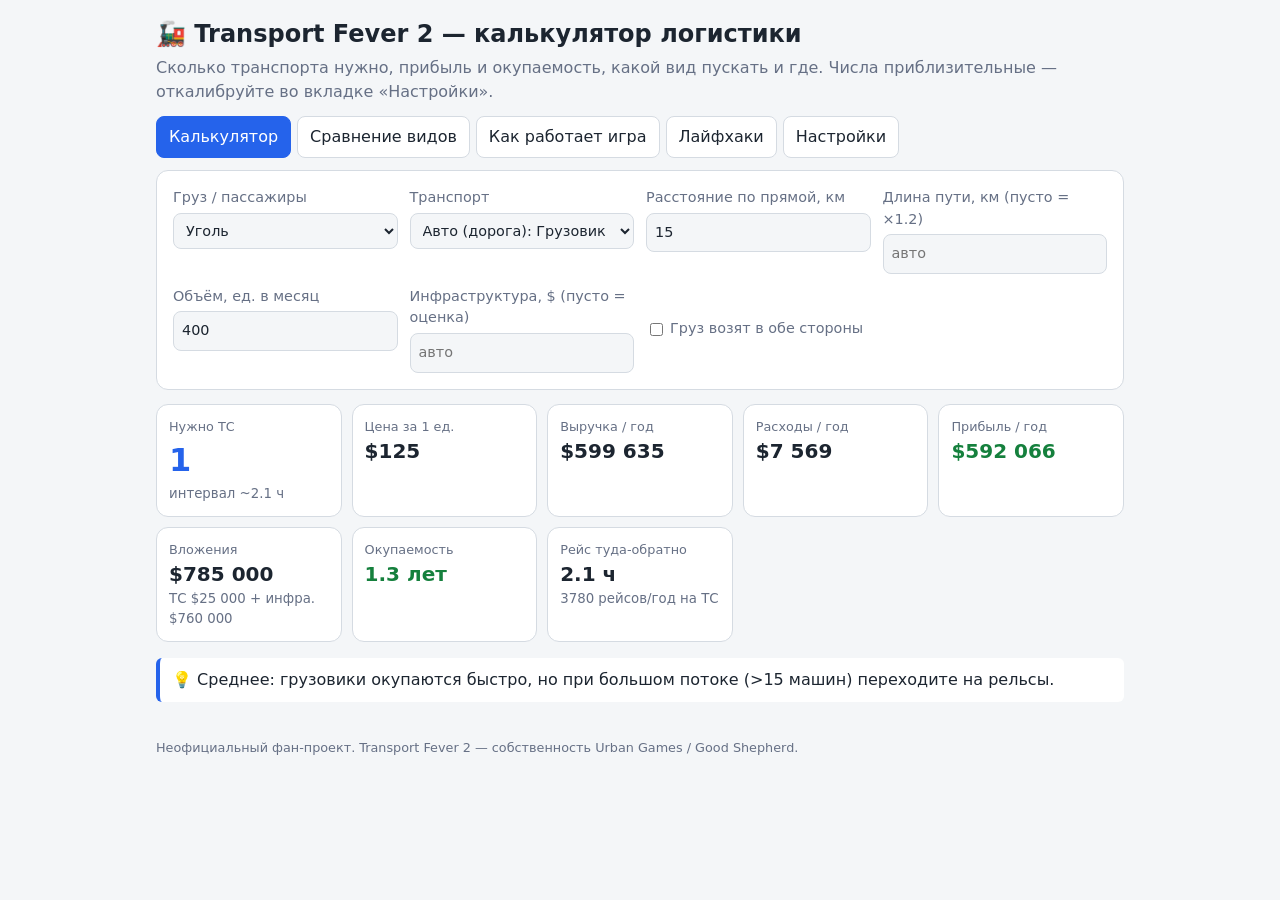
==== index.html @ d1b25279 "v0.1.0: TPF2 logistics calculator (static site) - index.html: tabs (calculator, mode comparison, gam" ====
<!doctype html>
<html lang="ru">
<head>
<meta charset="utf-8">
<meta name="viewport" content="width=device-width, initial-scale=1">
<title>Калькулятор Transport Fever 2</title>
<link rel="stylesheet" href="style.css">
</head>
<body>
<header><h1>🚂 Transport Fever 2 — калькулятор логистики</h1>
<p>Сколько транспорта нужно, прибыль и окупаемость, какой вид пускать и где. Числа приблизительные — откалибруйте во вкладке «Настройки».</p></header>
<nav>
  <button class="active" data-tab="t-calc">Калькулятор</button>
  <button data-tab="t-compare">Сравнение видов</button>
  <button data-tab="t-guide">Как работает игра</button>
  <button data-tab="t-tips">Лайфхаки</button>
  <button data-tab="t-settings">Настройки</button>
</nav>
<main>
<section class="tab" id="t-calc">
  <div class="form">
    <label>Груз / пассажиры<select id="cargo"></select></label>
    <label>Транспорт<select id="vehicle"></select></label>
    <label>Расстояние по прямой, км<input id="dist" type="number" min="0.1" step="0.5" value="15"></label>
    <label>Длина пути, км (пусто = ×1.2)<input id="path" type="number" min="0" step="0.5" placeholder="авто"></label>
    <label>Объём, ед. в месяц<input id="vol" type="number" min="1" step="10" value="400"></label>
    <label>Инфраструктура, $ (пусто = оценка)<input id="infra" type="number" min="0" step="1000" placeholder="авто"></label>
    <label class="chk"><input id="twoway" type="checkbox"> Груз возят в обе стороны</label>
  </div>
  <div id="result"></div>
</section>

<section class="tab" id="t-compare" hidden>
  <p id="compareNote"></p>
  <div class="tablewrap"><table>
    <thead><tr><th>Вид</th><th>Модель</th><th>ТС</th><th>Прибыль/год</th><th>Вложения</th><th>Окуп., лет</th></tr></thead>
    <tbody id="compareBody"></tbody></table></div>
  <p class="muted">Параметры берутся из вкладки «Калькулятор».</p>
</section>

<section class="tab" id="t-guide" hidden>
<h2>Как устроена логика игры</h2>
<h3>Что влияет на цену доставленного груза</h3>
<ul>
<li><b>Расстояние по прямой</b> между станцией, где груз сел в транспорт, и станцией, где вышел. Извилистый путь не добавляет денег, но увеличивает расходы и время.</li>
<li><b>Тип груза</b>: у каждого свой базовый тариф. Переработанные (сталь, товары, топливо, инструменты) дороже сырья.</li>
<li><b>Номинальная скорость транспорта</b> (а не фактическая) влияет на ставку: быстрый транспорт получает больше за ту же единицу.</li>
<li><b>Уровень сложности</b> — глобальный множитель.</li>
<li>Формула, которую разработчики подтверждали (по данным сообщества): <code>(300 + дистанция_м) × базовая_цена × коэф_груза × 125 / миллисекунд_в_дне × сложность</code>. Точные константы расходятся, поэтому калькулятор калибруется по вашей игре.</li>
<li><b>Пересадки оплачиваются по каждому плечу</b> отдельно (по прямой на каждом): плечи можно дробить, платя по всем.</li>
</ul>
<h3>Цепочки производства</h3>
<ul>
<li>Первичные: угольная/рудная шахта, нефтескважина, карьер, лесоповал, ферма.</li>
<li>Вторичные: сталелитейный (руда+уголь → сталь), нефтеперегонка (нефть → топливо), лесопилка (брёвна → доски), пищевое (зерно → еда), фабрика товаров/инструментов (сталь, доски, топливо → товары/инструменты).</li>
<li>Города: потребляют товары/еду/топливо для развития и дают пассажиров и почту.</li>
<li>Чем стабильнее и больше вы вывозите продукцию, тем выше производство предприятия (в игре отображается в окне промышленности).</li>
</ul>
<h3>Где строить и что к чему подводить</h3>
<ul>
<li>Стройте <b>первичное → вторичное</b> рядом (5–25 км): короткое плечо, быстрая окупаемость; затем готовую продукцию везите в город дальше (где ставка выше).</li>
<li>Одна станция у нескольких заводов уменьшает инфраструктуру, но ограничивает пропускную способность.</li>
<li>Станцию ставьте так, чтобы зона охвата (круг) захватывала сам завод/много жилых домов; пассажиры — в плотных центрах.</li>
<li>Выбирайте вид по дистанции: авто — короткие; поезд — 20–80 км и большие потоки; корабль — дальше и у воды; самолёт — очень далёкие города.</li>
</ul>
<h3>Сколько нужно транспорта</h3>
<p>ТС = объём в год / (вместимость × рейсов в год × загрузка). Рейс = путь туда-обратно / эффективную скорость + время погрузки/разгрузки. Это и считает калькулятор.</p>
<h3>Деньги</h3>
<ul>
<li>Расходы: обслуживание транспорта (порядка 1/6 цены в год) плюс стоимость инфраструктуры и её содержание.</li>
<li>Окупаемость = (стоимость ТС + инфраструктура) / годовая прибыль.</li>
</ul>
<p class="muted">Игровые константы не опубликованы полностью. Сведения основаны на обсуждениях сообщества — проверяйте на практике.</p>
</section>

<section class="tab" id="t-tips" hidden>
<h2>Лайфхаки</h2>
<ul class="tips">
<li><b>Старт:</b> короткие грузовые линии между шахтой и перерабатывающим заводом на грузовиках. Корабли — часто самый лёгкий ранний профит при большом объёме.</li>
<li><b>Не делайте линию длиннее нужного:</b> оплата по прямой, расходы по пути. Спрямляйте трассу.</li>
<li><b>Подбирайте скорость под линию:</b> дорогой скоростной состав на коротком пути не разгоняется, а содержится дороже.</li>
<li><b>Заполняйте транспорт:</b> добавляйте ТС, пока на станции копится груз; убирайте, если ездят пустыми.</li>
<li><b>Двухпутка + сигналы</b> на загруженных линиях; держите блоки короче; избегайте T-образных ветвлений на потоке.</li>
<li><b>Грузовики на большом потоке</b> забивают дороги и станции — переходите на рельсы.</li>
<li><b>Пассажирам нужны двусторонние линии</b> между крупными кварталами; почта — отдельной грузовой линией.</li>
<li><b>Пересадочные узлы:</b> дальнюю линию разбивайте, оплата идёт по каждому плечу.</li>
<li><b>Цепочка целиком:</b> доставляйте и сырьё, и готовую продукцию — вторую половину цепочки платят выше.</li>
<li><b>Обновляйте парк по эрам</b>: новые модели быстрее и вместительнее, но проверьте окупаемость.</li>
<li><b>Займы:</b> берите под быстрые окупаемые линии (до ~3 лет), не под сомнительные.</li>
<li>Сохраняйтесь перед крупными стройками; используйте паузу при строительстве.</li>
</ul>
</section>

<section class="tab" id="t-settings" hidden>
<h2>Настройки и калибровка</h2>
<div class="form" id="settingsForm"></div>
<div class="calib">
  <p><b>Быстрая калибровка:</b> в игре посмотрите, сколько платят за 1 ед. выбранного груза на выбранной дистанции с выбранной моделью (параметры из вкладки «Калькулятор»), и введите значение.</p>
  <input id="obsPrice" type="number" step="any" placeholder="$ за 1 ед. в игре">
  <button id="calibrate">Откалибровать</button>
  <button id="resetSettings">Сбросить настройки</button>
</div>
</section>
</main>
<footer>Неофициальный фан-проект. Transport Fever 2 — собственность Urban Games / Good Shepherd.</footer>
<script src="data.js"></script>
<script src="calc.js"></script>
<script src="app.js"></script>
</body>
</html>
---- style.css ----
:root{--bg:#f4f6f8;--fg:#1c2530;--card:#fff;--bd:#d5dbe2;--ac:#2563eb;--good:#15803d;--bad:#b91c1c;--mut:#667085}
@media(prefers-color-scheme:dark){:root{--bg:#12161c;--fg:#e6e9ee;--card:#1b222b;--bd:#2c3642;--ac:#60a5fa;--good:#4ade80;--bad:#f87171;--mut:#98a2b3}}
*{box-sizing:border-box}
body{margin:0;background:var(--bg);color:var(--fg);font:16px/1.5 system-ui,Segoe UI,sans-serif}
header,main,footer,nav{max-width:1000px;margin:0 auto;padding:0 16px}
header h1{font-size:1.5rem;margin:16px 0 4px}header p{margin:0 0 12px;color:var(--mut)}
nav{display:flex;flex-wrap:wrap;gap:6px;margin-bottom:12px}
nav button,.calib button{background:var(--card);color:var(--fg);border:1px solid var(--bd);border-radius:8px;padding:8px 12px;cursor:pointer;font:inherit}
nav button.active{background:var(--ac);color:#fff;border-color:var(--ac)}
.form{display:grid;grid-template-columns:repeat(auto-fit,minmax(220px,1fr));gap:12px;background:var(--card);border:1px solid var(--bd);border-radius:12px;padding:16px}
label{display:flex;flex-direction:column;gap:4px;font-size:.9rem;color:var(--mut)}
input,select{font:inherit;padding:8px;border:1px solid var(--bd);border-radius:8px;background:var(--bg);color:var(--fg);width:100%}
label.chk{flex-direction:row;align-items:center}label.chk input{width:auto}
.cards{display:grid;grid-template-columns:repeat(auto-fit,minmax(160px,1fr));gap:10px;margin:14px 0}
.card{background:var(--card);border:1px solid var(--bd);border-radius:12px;padding:12px;display:flex;flex-direction:column}
.card span{font-size:.8rem;color:var(--mut)}.card b{font-size:1.25rem}.card small{color:var(--mut)}
.card.big b{font-size:2rem;color:var(--ac)}.card.good b{color:var(--good)}.card.bad b{color:var(--bad)}
.advice{background:var(--card);border-left:4px solid var(--ac);padding:10px 12px;border-radius:6px}
.warn{color:var(--bad);margin:6px 0}
.tablewrap{overflow-x:auto}table{width:100%;border-collapse:collapse;background:var(--card)}
th,td{padding:8px;border-bottom:1px solid var(--bd);text-align:left;white-space:nowrap}
tr.best td{background:rgba(34,197,94,.18);font-weight:600}
.muted{color:var(--mut);font-size:.9rem}
section h2{margin-top:0}section ul{padding-left:20px}section li{margin:4px 0}
code{background:var(--card);padding:2px 5px;border-radius:4px;word-break:break-word}
.calib{margin-top:14px;display:flex;flex-wrap:wrap;gap:8px;align-items:center}.calib p{flex-basis:100%;margin:0}.calib input{max-width:220px}
footer{color:var(--mut);font-size:.8rem;padding:20px 16px}
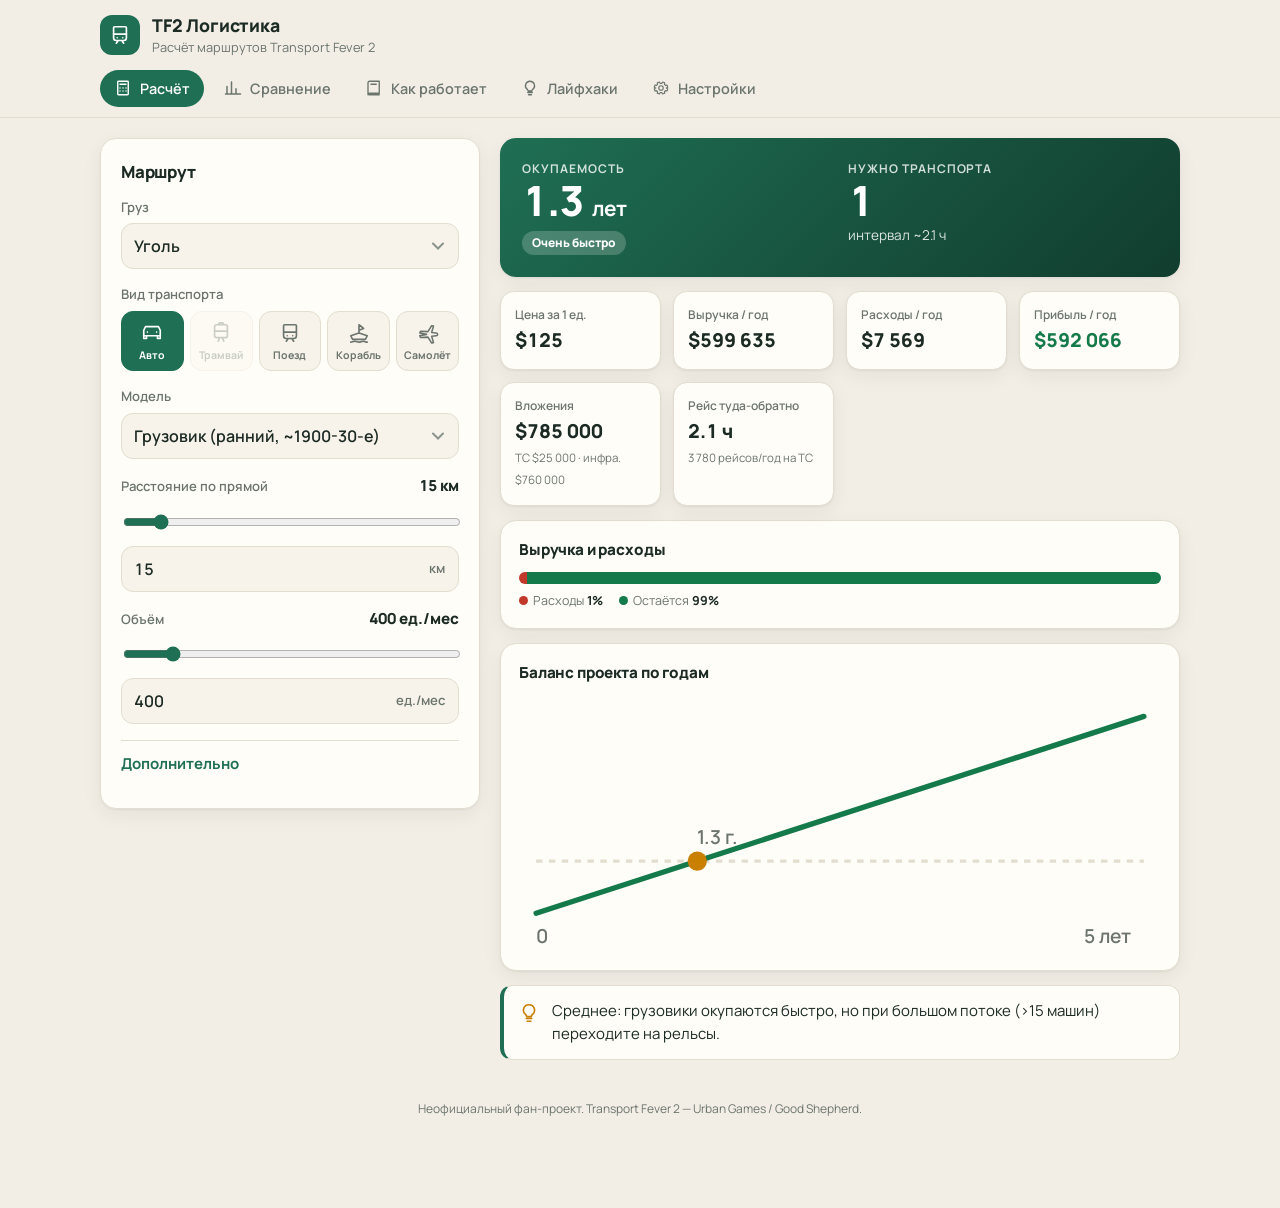
==== commit 2c957b26: "v0.2.0: UI/UX redesign with mobile-first layout - index.html: new structure, SVG icon sprite, segmen" ====
--- a/index.html
+++ b/index.html
@@ -2,107 +2,147 @@
 <html lang="ru">
 <head>
 <meta charset="utf-8">
-<meta name="viewport" content="width=device-width, initial-scale=1">
-<title>Калькулятор Transport Fever 2</title>
+<meta name="viewport" content="width=device-width, initial-scale=1, viewport-fit=cover">
+<meta name="theme-color" content="#1f6f54">
+<title>TF2 Логистика</title>
+<link rel="preconnect" href="https://fonts.googleapis.com">
+<link rel="preconnect" href="https://fonts.gstatic.com" crossorigin>
+<link href="https://fonts.googleapis.com/css2?family=Manrope:wght@400;500;600;700;800&display=swap" rel="stylesheet">
 <link rel="stylesheet" href="style.css">
 </head>
 <body>
-<header><h1>🚂 Transport Fever 2 — калькулятор логистики</h1>
-<p>Сколько транспорта нужно, прибыль и окупаемость, какой вид пускать и где. Числа приблизительные — откалибруйте во вкладке «Настройки».</p></header>
-<nav>
-  <button class="active" data-tab="t-calc">Калькулятор</button>
-  <button data-tab="t-compare">Сравнение видов</button>
-  <button data-tab="t-guide">Как работает игра</button>
-  <button data-tab="t-tips">Лайфхаки</button>
-  <button data-tab="t-settings">Настройки</button>
-</nav>
+<svg width="0" height="0" style="position:absolute" aria-hidden="true">
+  <symbol id="i-road" viewBox="0 0 24 24"><path d="M3 15V9l2-4h14l2 4v6M3 15h18M3 15v3h3v-3M18 15v3h3v-3M7 11h.01M17 11h.01" fill="none" stroke="currentColor" stroke-width="1.8" stroke-linecap="round" stroke-linejoin="round"/></symbol>
+  <symbol id="i-tram" viewBox="0 0 24 24"><path d="M7 3h10a2 2 0 0 1 2 2v10a2 2 0 0 1-2 2H7a2 2 0 0 1-2-2V5a2 2 0 0 1 2-2zM5 10h14M9 21l1.5-4M15 21l-1.5-4M9 3l1-2h4l1 2" fill="none" stroke="currentColor" stroke-width="1.8" stroke-linecap="round" stroke-linejoin="round"/></symbol>
+  <symbol id="i-rail" viewBox="0 0 24 24"><path d="M6 3h12a1 1 0 0 1 1 1v11a3 3 0 0 1-3 3H8a3 3 0 0 1-3-3V4a1 1 0 0 1 1-1zM5 11h14M8 21l2-3M16 21l-2-3M9 15h.01M15 15h.01" fill="none" stroke="currentColor" stroke-width="1.8" stroke-linecap="round" stroke-linejoin="round"/></symbol>
+  <symbol id="i-water" viewBox="0 0 24 24"><path d="M3 15l2 4h14l2-4-9-3zM12 12V3l5 4-5 2M3 22c2 0 2-1 4.5-1s2.5 1 4.5 1 2.500-1 4.500-1 2.500 1 4.500 1" fill="none" stroke="currentColor" stroke-width="1.8" stroke-linecap="round" stroke-linejoin="round"/></symbol>
+  <symbol id="i-air" viewBox="0 0 24 24"><path d="M10.500 13.500L3 12l1-2 8 .5L16 4l2 .5-2 7 5 .5a1.500 1.500 0 0 1 0 3l-5 .5 2 7-2 .5-4-6.500-8 .5-1-2z" fill="none" stroke="currentColor" stroke-width="1.700" stroke-linejoin="round"/></symbol>
+  <symbol id="i-calc" viewBox="0 0 24 24"><path d="M6 3h12a1 1 0 0 1 1 1v16a1 1 0 0 1-1 1H6a1 1 0 0 1-1-1V4a1 1 0 0 1 1-1zM8 7h8M8 12h.01M12 12h.01M16 12h.01M8 16h.01M12 16h.01M16 16h.01" fill="none" stroke="currentColor" stroke-width="1.900" stroke-linecap="round"/></symbol>
+  <symbol id="i-cmp" viewBox="0 0 24 24"><path d="M4 20V10M10 20V4M16 20v-7M22 20H2" fill="none" stroke="currentColor" stroke-width="2" stroke-linecap="round"/></symbol>
+  <symbol id="i-book" viewBox="0 0 24 24"><path d="M4 5a2 2 0 0 1 2-2h13v16H6a2 2 0 0 0-2 2zM4 19a2 2 0 0 0 2 2h13M8 7h7" fill="none" stroke="currentColor" stroke-width="1.800" stroke-linecap="round" stroke-linejoin="round"/></symbol>
+  <symbol id="i-bulb" viewBox="0 0 24 24"><path d="M9 18h6M10 21h4M12 3a6 6 0 0 0-3.500 10.900c.6.5 1 1.200 1 2.100h5c0-.9.4-1.600 1-2.100A6 6 0 0 0 12 3z" fill="none" stroke="currentColor" stroke-width="1.800" stroke-linecap="round" stroke-linejoin="round"/></symbol>
+  <symbol id="i-cog" viewBox="0 0 24 24"><path d="M12 15a3 3 0 1 0 0-6 3 3 0 0 0 0 6zM19 12l2-1-1-3-2 .5-1.500-1.500.5-2-3-1-1 2h-2l-1-2-3 1 .5 2L6 8.500 4 8 3 11l2 1v0l-2 1 1 3 2-.5L7.500 17l-.5 2 3 1 1-2h2l1 2 3-1-.5-2 1.500-1.500 2 .5 1-3z" fill="none" stroke="currentColor" stroke-width="1.500" stroke-linejoin="round"/></symbol>
+</svg>
+
+<header class="top">
+  <div class="brand"><span class="logo"><svg><use href="#i-rail"/></svg></span>
+    <div><h1>TF2 Логистика</h1><p>Расчёт маршрутов Transport Fever 2</p></div></div>
+  <nav class="tabs" id="tabs">
+    <button class="on" data-tab="t-calc"><svg><use href="#i-calc"/></svg><span>Расчёт</span></button>
+    <button data-tab="t-compare"><svg><use href="#i-cmp"/></svg><span>Сравнение</span></button>
+    <button data-tab="t-guide"><svg><use href="#i-book"/></svg><span>Как работает</span></button>
+    <button data-tab="t-tips"><svg><use href="#i-bulb"/></svg><span>Лайфхаки</span></button>
+    <button data-tab="t-settings"><svg><use href="#i-cog"/></svg><span>Настройки</span></button>
+  </nav>
+</header>
+
 <main>
 <section class="tab" id="t-calc">
-  <div class="form">
-    <label>Груз / пассажиры<select id="cargo"></select></label>
-    <label>Транспорт<select id="vehicle"></select></label>
-    <label>Расстояние по прямой, км<input id="dist" type="number" min="0.1" step="0.5" value="15"></label>
-    <label>Длина пути, км (пусто = ×1.2)<input id="path" type="number" min="0" step="0.5" placeholder="авто"></label>
-    <label>Объём, ед. в месяц<input id="vol" type="number" min="1" step="10" value="400"></label>
-    <label>Инфраструктура, $ (пусто = оценка)<input id="infra" type="number" min="0" step="1000" placeholder="авто"></label>
-    <label class="chk"><input id="twoway" type="checkbox"> Груз возят в обе стороны</label>
+  <div class="layout">
+    <aside class="panel inputs">
+      <h2>Маршрут</h2>
+      <label class="fld">Груз
+        <select id="cargo"></select></label>
+      <div class="fld">Вид транспорта
+        <div class="seg" id="modeSeg"></div></div>
+      <label class="fld">Модель
+        <select id="vehicle"></select></label>
+      <div class="fld">
+        <div class="rowtop"><span>Расстояние по прямой</span><output id="distOut"></output></div>
+        <input id="distR" type="range" min="1" max="150" step="1" value="15">
+        <div class="numrow"><input id="dist" type="number" inputmode="decimal" min="0.1" step="0.5" value="15"><i>км</i></div>
+      </div>
+      <div class="fld">
+        <div class="rowtop"><span>Объём</span><output id="volOut"></output></div>
+        <input id="volR" type="range" min="10" max="3000" step="10" value="400">
+        <div class="numrow"><input id="vol" type="number" inputmode="numeric" min="1" step="10" value="400"><i>ед./мес</i></div>
+      </div>
+      <details class="adv">
+        <summary>Дополнительно</summary>
+        <label class="fld">Длина пути, км <small>пусто = прямая × 1.2</small>
+          <input id="path" type="number" inputmode="decimal" min="0" step="0.5" placeholder="авто"></label>
+        <label class="fld">Инфраструктура, $ <small>пусто = оценка</small>
+          <input id="infra" type="number" inputmode="numeric" min="0" step="1000" placeholder="авто"></label>
+        <label class="chk"><input id="twoway" type="checkbox"><span>Груз везут в обе стороны</span></label>
+      </details>
+    </aside>
+    <div class="results" id="result"></div>
   </div>
-  <div id="result"></div>
 </section>
 
 <section class="tab" id="t-compare" hidden>
-  <p id="compareNote"></p>
-  <div class="tablewrap"><table>
-    <thead><tr><th>Вид</th><th>Модель</th><th>ТС</th><th>Прибыль/год</th><th>Вложения</th><th>Окуп., лет</th></tr></thead>
-    <tbody id="compareBody"></tbody></table></div>
-  <p class="muted">Параметры берутся из вкладки «Калькулятор».</p>
+  <div class="head"><h2>Какой транспорт выгоднее</h2><p id="compareNote"></p></div>
+  <div id="compareList" class="cmp"></div>
+  <p class="hint">Параметры берутся из вкладки «Расчёт». Серые варианты — вне оптимальной дистанции.</p>
 </section>
 
 <section class="tab" id="t-guide" hidden>
-<h2>Как устроена логика игры</h2>
-<h3>Что влияет на цену доставленного груза</h3>
-<ul>
-<li><b>Расстояние по прямой</b> между станцией, где груз сел в транспорт, и станцией, где вышел. Извилистый путь не добавляет денег, но увеличивает расходы и время.</li>
-<li><b>Тип груза</b>: у каждого свой базовый тариф. Переработанные (сталь, товары, топливо, инструменты) дороже сырья.</li>
-<li><b>Номинальная скорость транспорта</b> (а не фактическая) влияет на ставку: быстрый транспорт получает больше за ту же единицу.</li>
-<li><b>Уровень сложности</b> — глобальный множитель.</li>
-<li>Формула, которую разработчики подтверждали (по данным сообщества): <code>(300 + дистанция_м) × базовая_цена × коэф_груза × 125 / миллисекунд_в_дне × сложность</code>. Точные константы расходятся, поэтому калькулятор калибруется по вашей игре.</li>
-<li><b>Пересадки оплачиваются по каждому плечу</b> отдельно (по прямой на каждом): плечи можно дробить, платя по всем.</li>
-</ul>
-<h3>Цепочки производства</h3>
-<ul>
-<li>Первичные: угольная/рудная шахта, нефтескважина, карьер, лесоповал, ферма.</li>
-<li>Вторичные: сталелитейный (руда+уголь → сталь), нефтеперегонка (нефть → топливо), лесопилка (брёвна → доски), пищевое (зерно → еда), фабрика товаров/инструментов (сталь, доски, топливо → товары/инструменты).</li>
-<li>Города: потребляют товары/еду/топливо для развития и дают пассажиров и почту.</li>
-<li>Чем стабильнее и больше вы вывозите продукцию, тем выше производство предприятия (в игре отображается в окне промышленности).</li>
-</ul>
-<h3>Где строить и что к чему подводить</h3>
-<ul>
-<li>Стройте <b>первичное → вторичное</b> рядом (5–25 км): короткое плечо, быстрая окупаемость; затем готовую продукцию везите в город дальше (где ставка выше).</li>
-<li>Одна станция у нескольких заводов уменьшает инфраструктуру, но ограничивает пропускную способность.</li>
-<li>Станцию ставьте так, чтобы зона охвата (круг) захватывала сам завод/много жилых домов; пассажиры — в плотных центрах.</li>
-<li>Выбирайте вид по дистанции: авто — короткие; поезд — 20–80 км и большие потоки; корабль — дальше и у воды; самолёт — очень далёкие города.</li>
-</ul>
-<h3>Сколько нужно транспорта</h3>
-<p>ТС = объём в год / (вместимость × рейсов в год × загрузка). Рейс = путь туда-обратно / эффективную скорость + время погрузки/разгрузки. Это и считает калькулятор.</p>
-<h3>Деньги</h3>
-<ul>
-<li>Расходы: обслуживание транспорта (порядка 1/6 цены в год) плюс стоимость инфраструктуры и её содержание.</li>
-<li>Окупаемость = (стоимость ТС + инфраструктура) / годовая прибыль.</li>
-</ul>
-<p class="muted">Игровые константы не опубликованы полностью. Сведения основаны на обсуждениях сообщества — проверяйте на практике.</p>
+  <div class="head"><h2>Как работает игра</h2><p>Коротко о том, откуда берутся деньги и как строить логистику.</p></div>
+  <div class="acc">
+    <details open><summary>Что влияет на цену груза</summary><div class="body">
+      <ul>
+        <li><b>Расстояние по прямой</b> между станцией погрузки и выгрузки. Извилистая трасса денег не добавляет — только расходы и время.</li>
+        <li><b>Тип груза</b> — у каждого свой тариф. Переработанные (сталь, товары, топливо) дороже сырья.</li>
+        <li><b>Номинальная скорость</b> транспорта (не фактическая) повышает ставку.</li>
+        <li><b>Сложность</b> — глобальный множитель.</li>
+        <li><b>Пересадки</b> оплачиваются по каждому плечу отдельно.</li>
+      </ul>
+      <p class="formula">(300 + дистанция, м) × базовая цена × коэф. груза × 125 / мс в дне × сложность</p>
+      <p class="muted">Формула из обсуждений сообщества, константы расходятся — поэтому калькулятор калибруется.</p>
+    </div></details>
+    <details><summary>Цепочки производства</summary><div class="body">
+      <ul>
+        <li><b>Первичные:</b> угольная и рудная шахты, нефтескважина, карьер, лесоповал, ферма.</li>
+        <li><b>Вторичные:</b> сталелитейный (руда + уголь → сталь), НПЗ (нефть → топливо), лесопилка (брёвна → доски), пищевое (зерно → еда), фабрики товаров и инструментов.</li>
+        <li><b>Города</b> потребляют товары, еду, топливо и дают пассажиров и почту.</li>
+        <li>Чем стабильнее вывозите продукцию, тем выше производство предприятия.</li>
+      </ul>
+    </div></details>
+    <details><summary>Где строить и что к чему подводить</summary><div class="body">
+      <ul>
+        <li>Стройте <b>первичное → вторичное</b> рядом (5–25 км) — быстрая окупаемость, потом готовую продукцию везите в город дальше, где ставка выше.</li>
+        <li>Зона охвата станции должна захватывать завод целиком, а пассажирские — плотные кварталы.</li>
+        <li>Общая станция на несколько заводов экономит инфраструктуру, но ограничивает пропускную способность.</li>
+      </ul>
+    </div></details>
+    <details><summary>Какой транспорт куда</summary><div class="body">
+      <ul>
+        <li><b>Авто</b> — до ~20 км, малые потоки, старт игры.</li>
+        <li><b>Трамвай</b> — плотные городские линии.</li>
+        <li><b>Поезд</b> — 20–80 км, большие потоки, дешёвая тонна-километр.</li>
+        <li><b>Корабль</b> — дальние грузы у воды, минимум инфраструктуры.</li>
+        <li><b>Самолёт</b> — 40+ км, пассажиры и дорогие грузы.</li>
+      </ul>
+    </div></details>
+    <details><summary>Сколько нужно транспорта и окупаемость</summary><div class="body">
+      <p>ТС = объём за год ÷ (вместимость × рейсов в год × загрузка).</p>
+      <p>Рейс = путь туда-обратно ÷ эффективная скорость + время погрузки и разгрузки.</p>
+      <p>Окупаемость = (стоимость ТС + инфраструктура) ÷ годовая прибыль. Обслуживание ТС — порядка 1/6 цены в год.</p>
+    </div></details>
+  </div>
 </section>
 
 <section class="tab" id="t-tips" hidden>
-<h2>Лайфхаки</h2>
-<ul class="tips">
-<li><b>Старт:</b> короткие грузовые линии между шахтой и перерабатывающим заводом на грузовиках. Корабли — часто самый лёгкий ранний профит при большом объёме.</li>
-<li><b>Не делайте линию длиннее нужного:</b> оплата по прямой, расходы по пути. Спрямляйте трассу.</li>
-<li><b>Подбирайте скорость под линию:</b> дорогой скоростной состав на коротком пути не разгоняется, а содержится дороже.</li>
-<li><b>Заполняйте транспорт:</b> добавляйте ТС, пока на станции копится груз; убирайте, если ездят пустыми.</li>
-<li><b>Двухпутка + сигналы</b> на загруженных линиях; держите блоки короче; избегайте T-образных ветвлений на потоке.</li>
-<li><b>Грузовики на большом потоке</b> забивают дороги и станции — переходите на рельсы.</li>
-<li><b>Пассажирам нужны двусторонние линии</b> между крупными кварталами; почта — отдельной грузовой линией.</li>
-<li><b>Пересадочные узлы:</b> дальнюю линию разбивайте, оплата идёт по каждому плечу.</li>
-<li><b>Цепочка целиком:</b> доставляйте и сырьё, и готовую продукцию — вторую половину цепочки платят выше.</li>
-<li><b>Обновляйте парк по эрам</b>: новые модели быстрее и вместительнее, но проверьте окупаемость.</li>
-<li><b>Займы:</b> берите под быстрые окупаемые линии (до ~3 лет), не под сомнительные.</li>
-<li>Сохраняйтесь перед крупными стройками; используйте паузу при строительстве.</li>
-</ul>
+  <div class="head"><h2>Лайфхаки</h2><p>Что реально ускоряет рост компании.</p></div>
+  <div class="tipgrid" id="tipGrid"></div>
 </section>
 
 <section class="tab" id="t-settings" hidden>
-<h2>Настройки и калибровка</h2>
-<div class="form" id="settingsForm"></div>
-<div class="calib">
-  <p><b>Быстрая калибровка:</b> в игре посмотрите, сколько платят за 1 ед. выбранного груза на выбранной дистанции с выбранной моделью (параметры из вкладки «Калькулятор»), и введите значение.</p>
-  <input id="obsPrice" type="number" step="any" placeholder="$ за 1 ед. в игре">
-  <button id="calibrate">Откалибровать</button>
-  <button id="resetSettings">Сбросить настройки</button>
-</div>
+  <div class="head"><h2>Настройки и калибровка</h2><p>Константы игры приблизительные. Подгоните их под свою партию.</p></div>
+  <div class="panel">
+    <div class="calib">
+      <h3>Быстрая калибровка</h3>
+      <p>Посмотрите в игре, сколько платят за 1 единицу выбранного груза выбранной моделью на выбранной дистанции (вкладка «Расчёт»).</p>
+      <div class="calrow"><input id="obsPrice" type="number" inputmode="decimal" step="any" placeholder="$ за 1 ед. в игре">
+        <button class="btn" id="calibrate">Откалибровать</button></div>
+    </div>
+    <h3>Параметры</h3>
+    <div class="setgrid" id="settingsForm"></div>
+    <button class="btn ghost" id="resetSettings">Сбросить настройки</button>
+  </div>
 </section>
 </main>
-<footer>Неофициальный фан-проект. Transport Fever 2 — собственность Urban Games / Good Shepherd.</footer>
+<footer>Неофициальный фан-проект. Transport Fever 2 — Urban Games / Good Shepherd.</footer>
 <script src="data.js"></script>
 <script src="calc.js"></script>
 <script src="app.js"></script>
--- a/style.css
+++ b/style.css
@@ -1,27 +1,139 @@
-:root{--bg:#f4f6f8;--fg:#1c2530;--card:#fff;--bd:#d5dbe2;--ac:#2563eb;--good:#15803d;--bad:#b91c1c;--mut:#667085}
-@media(prefers-color-scheme:dark){:root{--bg:#12161c;--fg:#e6e9ee;--card:#1b222b;--bd:#2c3642;--ac:#60a5fa;--good:#4ade80;--bad:#f87171;--mut:#98a2b3}}
-*{box-sizing:border-box}
-body{margin:0;background:var(--bg);color:var(--fg);font:16px/1.5 system-ui,Segoe UI,sans-serif}
-header,main,footer,nav{max-width:1000px;margin:0 auto;padding:0 16px}
-header h1{font-size:1.5rem;margin:16px 0 4px}header p{margin:0 0 12px;color:var(--mut)}
-nav{display:flex;flex-wrap:wrap;gap:6px;margin-bottom:12px}
-nav button,.calib button{background:var(--card);color:var(--fg);border:1px solid var(--bd);border-radius:8px;padding:8px 12px;cursor:pointer;font:inherit}
-nav button.active{background:var(--ac);color:#fff;border-color:var(--ac)}
-.form{display:grid;grid-template-columns:repeat(auto-fit,minmax(220px,1fr));gap:12px;background:var(--card);border:1px solid var(--bd);border-radius:12px;padding:16px}
-label{display:flex;flex-direction:column;gap:4px;font-size:.9rem;color:var(--mut)}
-input,select{font:inherit;padding:8px;border:1px solid var(--bd);border-radius:8px;background:var(--bg);color:var(--fg);width:100%}
-label.chk{flex-direction:row;align-items:center}label.chk input{width:auto}
-.cards{display:grid;grid-template-columns:repeat(auto-fit,minmax(160px,1fr));gap:10px;margin:14px 0}
-.card{background:var(--card);border:1px solid var(--bd);border-radius:12px;padding:12px;display:flex;flex-direction:column}
-.card span{font-size:.8rem;color:var(--mut)}.card b{font-size:1.25rem}.card small{color:var(--mut)}
-.card.big b{font-size:2rem;color:var(--ac)}.card.good b{color:var(--good)}.card.bad b{color:var(--bad)}
-.advice{background:var(--card);border-left:4px solid var(--ac);padding:10px 12px;border-radius:6px}
-.warn{color:var(--bad);margin:6px 0}
-.tablewrap{overflow-x:auto}table{width:100%;border-collapse:collapse;background:var(--card)}
-th,td{padding:8px;border-bottom:1px solid var(--bd);text-align:left;white-space:nowrap}
-tr.best td{background:rgba(34,197,94,.18);font-weight:600}
-.muted{color:var(--mut);font-size:.9rem}
-section h2{margin-top:0}section ul{padding-left:20px}section li{margin:4px 0}
-code{background:var(--card);padding:2px 5px;border-radius:4px;word-break:break-word}
-.calib{margin-top:14px;display:flex;flex-wrap:wrap;gap:8px;align-items:center}.calib p{flex-basis:100%;margin:0}.calib input{max-width:220px}
-footer{color:var(--mut);font-size:.8rem;padding:20px 16px}
+:root{
+  --bg:#f2eee6;--surface:#fffdf8;--surface2:#f7f3ea;--ink:#1c2a24;--mut:#6b756e;--line:#e3ddcf;
+  --brand:#1f6f54;--brand-ink:#fff;--amber:#c97f00;--good:#157a4a;--bad:#c0392b;--warnbg:#fdf0d5;
+  --shadow:0 1px 2px rgba(28,42,36,.06),0 6px 20px rgba(28,42,36,.06);--r:16px;
+}
+@media(prefers-color-scheme:dark){:root{
+  --bg:#0d1311;--surface:#151d1a;--surface2:#1b2622;--ink:#e9f0eb;--mut:#8d9b93;--line:#25322d;
+  --brand:#3fcf9b;--brand-ink:#06201a;--amber:#f2b441;--good:#4fd69a;--bad:#ff7b6b;--warnbg:#2d2410;
+  --shadow:0 1px 2px rgba(0,0,0,.4),0 8px 24px rgba(0,0,0,.35);}}
+*{box-sizing:border-box;-webkit-tap-highlight-color:transparent}
+html{scroll-behavior:smooth}
+body{margin:0;background:var(--bg);color:var(--ink);font:15px/1.5 Manrope,system-ui,-apple-system,"Segoe UI",sans-serif;-webkit-text-size-adjust:100%}
+svg{width:22px;height:22px;flex:none}
+h1,h2,h3{margin:0;letter-spacing:-.01em}
+.muted,.hint{color:var(--mut);font-size:.85rem}
+.hint{margin:14px 4px}
+
+/* header */
+.top{position:sticky;top:0;z-index:20;background:color-mix(in srgb,var(--bg) 88%,transparent);backdrop-filter:blur(14px);-webkit-backdrop-filter:blur(14px);border-bottom:1px solid var(--line)}
+.brand{max-width:1120px;margin:0 auto;padding:12px 20px;display:flex;align-items:center;gap:12px}
+.logo{width:40px;height:40px;border-radius:12px;background:var(--brand);color:var(--brand-ink);display:grid;place-items:center}
+.brand h1{font-size:1.1rem;font-weight:800}.brand p{margin:0;color:var(--mut);font-size:.8rem}
+.tabs{max-width:1120px;margin:0 auto;padding:0 20px 10px;display:flex;gap:6px;overflow-x:auto;scrollbar-width:none}
+.tabs::-webkit-scrollbar{display:none}
+.tabs button{display:flex;align-items:center;gap:8px;border:0;background:transparent;color:var(--mut);padding:9px 14px;border-radius:999px;font:600 .9rem Manrope,sans-serif;cursor:pointer;white-space:nowrap;transition:.15s}
+.tabs button svg{width:18px;height:18px}
+.tabs button:hover{color:var(--ink);background:var(--surface2)}
+.tabs button.on{background:var(--brand);color:var(--brand-ink)}
+
+main{max-width:1120px;margin:0 auto;padding:20px 20px 40px}
+.head{margin:4px 0 18px}.head h2{font-size:1.5rem;font-weight:800}.head p{margin:4px 0 0;color:var(--mut)}
+.panel{background:var(--surface);border:1px solid var(--line);border-radius:var(--r);padding:20px;box-shadow:var(--shadow)}
+.panel h2{font-size:1.05rem;font-weight:800;margin-bottom:14px}.panel h3{font-size:.95rem;margin:18px 0 10px}
+
+/* layout */
+.layout{display:grid;grid-template-columns:minmax(320px,380px) 1fr;gap:20px;align-items:start}
+.inputs{position:sticky;top:132px}
+
+/* form */
+.fld{display:flex;flex-direction:column;gap:6px;margin-bottom:16px;font-size:.82rem;font-weight:600;color:var(--mut)}
+.fld small{font-weight:400;opacity:.8}
+.rowtop{display:flex;justify-content:space-between;align-items:baseline}
+.rowtop output{color:var(--ink);font-weight:800;font-size:.95rem;font-variant-numeric:tabular-nums}
+input,select{font:600 1rem Manrope,sans-serif;color:var(--ink);background:var(--surface2);border:1px solid var(--line);border-radius:12px;padding:11px 12px;width:100%;min-height:46px;outline:none;transition:.15s}
+input:focus,select:focus{border-color:var(--brand);box-shadow:0 0 0 3px color-mix(in srgb,var(--brand) 25%,transparent)}
+select{appearance:none;background-image:url("data:image/svg+xml,%3Csvg xmlns='http://www.w3.org/2000/svg' width='12' height='8' fill='none' stroke='%238a948d' stroke-width='2' stroke-linecap='round'%3E%3Cpath d='M1 1.500l5 5 5-5'/%3E%3C/svg%3E");background-repeat:no-repeat;background-position:right 14px center;padding-right:36px}
+.numrow{position:relative}.numrow i{position:absolute;right:14px;top:50%;transform:translateY(-50%);font-style:normal;color:var(--mut);font-weight:600;pointer-events:none}
+.numrow input{padding-right:78px;font-variant-numeric:tabular-nums}
+input[type=range]{padding:0;min-height:32px;border:0;background:transparent;accent-color:var(--brand);box-shadow:none}
+.chk{display:flex;align-items:center;gap:10px;font-weight:600;color:var(--ink);font-size:.9rem;margin:2px 0}
+.chk input{width:20px;height:20px;min-height:0;accent-color:var(--brand)}
+.adv{border-top:1px solid var(--line);padding-top:12px}
+.adv summary,.acc summary{cursor:pointer;font-weight:700;list-style:none}
+.adv summary{color:var(--brand);margin-bottom:12px}
+.adv summary::-webkit-details-marker,.acc summary::-webkit-details-marker{display:none}
+
+.seg{display:grid;grid-template-columns:repeat(5,1fr);gap:6px}
+.seg button{display:flex;flex-direction:column;align-items:center;gap:4px;padding:10px 2px 8px;border-radius:12px;border:1px solid var(--line);background:var(--surface2);color:var(--mut);font:700 .66rem Manrope,sans-serif;cursor:pointer;min-height:58px;transition:.15s}
+.seg button.on{background:var(--brand);border-color:var(--brand);color:var(--brand-ink)}
+.seg button:disabled{opacity:.35;cursor:not-allowed}
+
+/* results */
+.hero{background:linear-gradient(135deg,var(--brand),color-mix(in srgb,var(--brand) 55%,#000));color:var(--brand-ink);border-radius:var(--r);padding:22px;box-shadow:var(--shadow);display:grid;grid-template-columns:1fr 1fr;gap:16px}
+@media(prefers-color-scheme:dark){.hero{background:linear-gradient(135deg,#17493a,#10302a);color:#e9f8f1}}
+.hero .lbl{font-size:.75rem;font-weight:700;text-transform:uppercase;letter-spacing:.08em;opacity:.8}
+.hero .big{font-size:2.6rem;font-weight:800;line-height:1.1;font-variant-numeric:tabular-nums;letter-spacing:-.02em}
+.hero .sub{font-size:.85rem;opacity:.85;margin-top:2px}
+.pill{display:inline-block;margin-top:8px;padding:3px 10px;border-radius:999px;font-size:.75rem;font-weight:800;background:rgba(255,255,255,.2)}
+.pill.bad{background:#ffd7d1;color:#8a1f12}
+.grid{display:grid;grid-template-columns:repeat(auto-fit,minmax(150px,1fr));gap:12px;margin-top:14px}
+.m{background:var(--surface);border:1px solid var(--line);border-radius:14px;padding:14px;box-shadow:var(--shadow)}
+.m span{display:block;font-size:.75rem;font-weight:600;color:var(--mut)}
+.m b{display:block;font-size:1.2rem;font-weight:800;font-variant-numeric:tabular-nums;margin-top:2px}
+.m small{color:var(--mut);font-size:.72rem}
+.m.pos b{color:var(--good)}.m.neg b{color:var(--bad)}
+.card{background:var(--surface);border:1px solid var(--line);border-radius:var(--r);padding:18px;margin-top:14px;box-shadow:var(--shadow)}
+.card h3{font-size:.95rem;font-weight:800;margin-bottom:10px}
+.split{display:flex;height:12px;border-radius:99px;overflow:hidden;background:var(--surface2)}
+.split i{display:block;height:100%}.split .a{background:var(--bad)}.split .b{background:var(--good)}
+.legend{display:flex;gap:16px;margin-top:8px;font-size:.78rem;color:var(--mut);flex-wrap:wrap}
+.legend b{color:var(--ink)}.dot{display:inline-block;width:9px;height:9px;border-radius:50%;margin-right:5px}
+.chart{width:100%;height:auto;display:block}
+.chart text{fill:var(--mut);font:600 9px Manrope,sans-serif}
+.advice{display:flex;gap:12px;align-items:flex-start;background:var(--surface);border:1px solid var(--line);border-left:4px solid var(--brand);border-radius:12px;padding:14px;margin-top:14px}
+.advice svg{color:var(--amber);margin-top:2px}
+.warn{background:var(--warnbg);color:var(--amber);border-radius:12px;padding:10px 14px;margin-top:10px;font-weight:600;font-size:.85rem}
+
+/* compare */
+.cmp{display:grid;gap:10px}
+.row{display:grid;grid-template-columns:44px 1fr auto;gap:14px;align-items:center;background:var(--surface);border:1px solid var(--line);border-radius:14px;padding:14px;box-shadow:var(--shadow)}
+.row.best{border-color:var(--brand);box-shadow:0 0 0 2px color-mix(in srgb,var(--brand) 30%,transparent),var(--shadow)}
+.row.off{opacity:.5}
+.row .ic{width:44px;height:44px;border-radius:12px;background:var(--surface2);display:grid;place-items:center;color:var(--brand)}
+.row .nm{font-weight:700;font-size:.95rem}.row .md{color:var(--mut);font-size:.78rem}
+.row .bar{height:6px;background:var(--surface2);border-radius:9px;margin-top:8px;overflow:hidden}.row .bar i{display:block;height:100%;background:var(--brand);border-radius:9px}
+.row .num{text-align:right;font-variant-numeric:tabular-nums}.row .num b{font-size:1.15rem;font-weight:800;display:block}.row .num small{color:var(--mut);font-size:.72rem}
+.tag{display:inline-block;background:var(--brand);color:var(--brand-ink);font-size:.65rem;font-weight:800;padding:2px 8px;border-radius:99px;margin-left:8px;vertical-align:middle}
+
+/* guide */
+.acc{display:grid;gap:10px}
+.acc details{background:var(--surface);border:1px solid var(--line);border-radius:14px;box-shadow:var(--shadow);overflow:hidden}
+.acc summary{padding:16px 18px;display:flex;justify-content:space-between;align-items:center}
+.acc summary::after{content:"+";font-size:1.4rem;color:var(--brand);font-weight:500}
+.acc details[open] summary::after{content:"–"}
+.acc .body{padding:0 18px 18px}.acc ul{margin:0;padding-left:18px}.acc li{margin:7px 0}.acc p{margin:8px 0}
+.formula{background:var(--surface2);border-radius:10px;padding:12px;font-weight:700;font-size:.85rem;word-break:break-word}
+
+/* tips */
+.tipgrid{display:grid;grid-template-columns:repeat(auto-fill,minmax(260px,1fr));gap:12px;counter-reset:t}
+.tip{background:var(--surface);border:1px solid var(--line);border-radius:14px;padding:18px;box-shadow:var(--shadow);position:relative;counter-increment:t}
+.tip::before{content:counter(t,decimal-leading-zero);display:block;color:var(--brand);font-weight:800;font-size:.8rem;margin-bottom:6px}
+.tip b{display:block;font-size:1rem;margin-bottom:4px}.tip span{color:var(--mut);font-size:.88rem}
+
+/* settings */
+.setgrid{display:grid;grid-template-columns:repeat(auto-fit,minmax(220px,1fr));gap:4px 16px;margin-bottom:8px}
+.calib{background:var(--surface2);border-radius:14px;padding:16px;margin-bottom:6px}.calib h3{margin:0 0 6px}.calib p{margin:0 0 12px;color:var(--mut);font-size:.85rem}
+.calrow{display:flex;gap:10px;flex-wrap:wrap}.calrow input{flex:1;min-width:160px}
+.btn{font:700 .95rem Manrope,sans-serif;background:var(--brand);color:var(--brand-ink);border:0;border-radius:12px;padding:12px 18px;min-height:46px;cursor:pointer}
+.btn.ghost{background:transparent;color:var(--mut);border:1px solid var(--line);margin-top:6px}
+footer{text-align:center;color:var(--mut);font-size:.75rem;padding:0 20px 90px}
+
+/* mobile */
+@media(max-width:860px){
+  .layout{grid-template-columns:1fr}.inputs{position:static}
+  .brand{padding:10px 16px}.brand p{display:none}
+  main{padding:14px 14px 30px}
+  .tabs{position:fixed;left:0;right:0;bottom:0;max-width:none;margin:0;padding:6px 6px calc(6px + env(safe-area-inset-bottom));gap:0;justify-content:space-around;overflow:visible;background:color-mix(in srgb,var(--surface) 94%,transparent);backdrop-filter:blur(16px);-webkit-backdrop-filter:blur(16px);border-top:1px solid var(--line)}
+  .top{border-bottom:0;backdrop-filter:none;-webkit-backdrop-filter:none;position:static;background:transparent}
+  .tabs button{flex-direction:column;gap:3px;padding:6px 4px;border-radius:12px;font-size:.62rem;flex:1;min-width:0}
+  .tabs button svg{width:22px;height:22px}
+  .tabs button span{overflow:hidden;text-overflow:ellipsis;max-width:100%}
+  .tabs button.on{background:color-mix(in srgb,var(--brand) 16%,transparent);color:var(--brand)}
+  .hero{grid-template-columns:1fr 1fr;padding:18px;gap:12px}.hero .big{font-size:2rem}
+  .head h2{font-size:1.3rem}
+  .grid{grid-template-columns:1fr 1fr}
+  .row{grid-template-columns:40px 1fr;padding:12px}.row .num{grid-column:1/-1;display:flex;justify-content:space-between;align-items:baseline;text-align:left;border-top:1px solid var(--line);padding-top:8px}
+  .row .num b{font-size:1rem;display:inline}
+}
+@media(max-width:380px){.hero .big{font-size:1.7rem}.grid{grid-template-columns:1fr}}
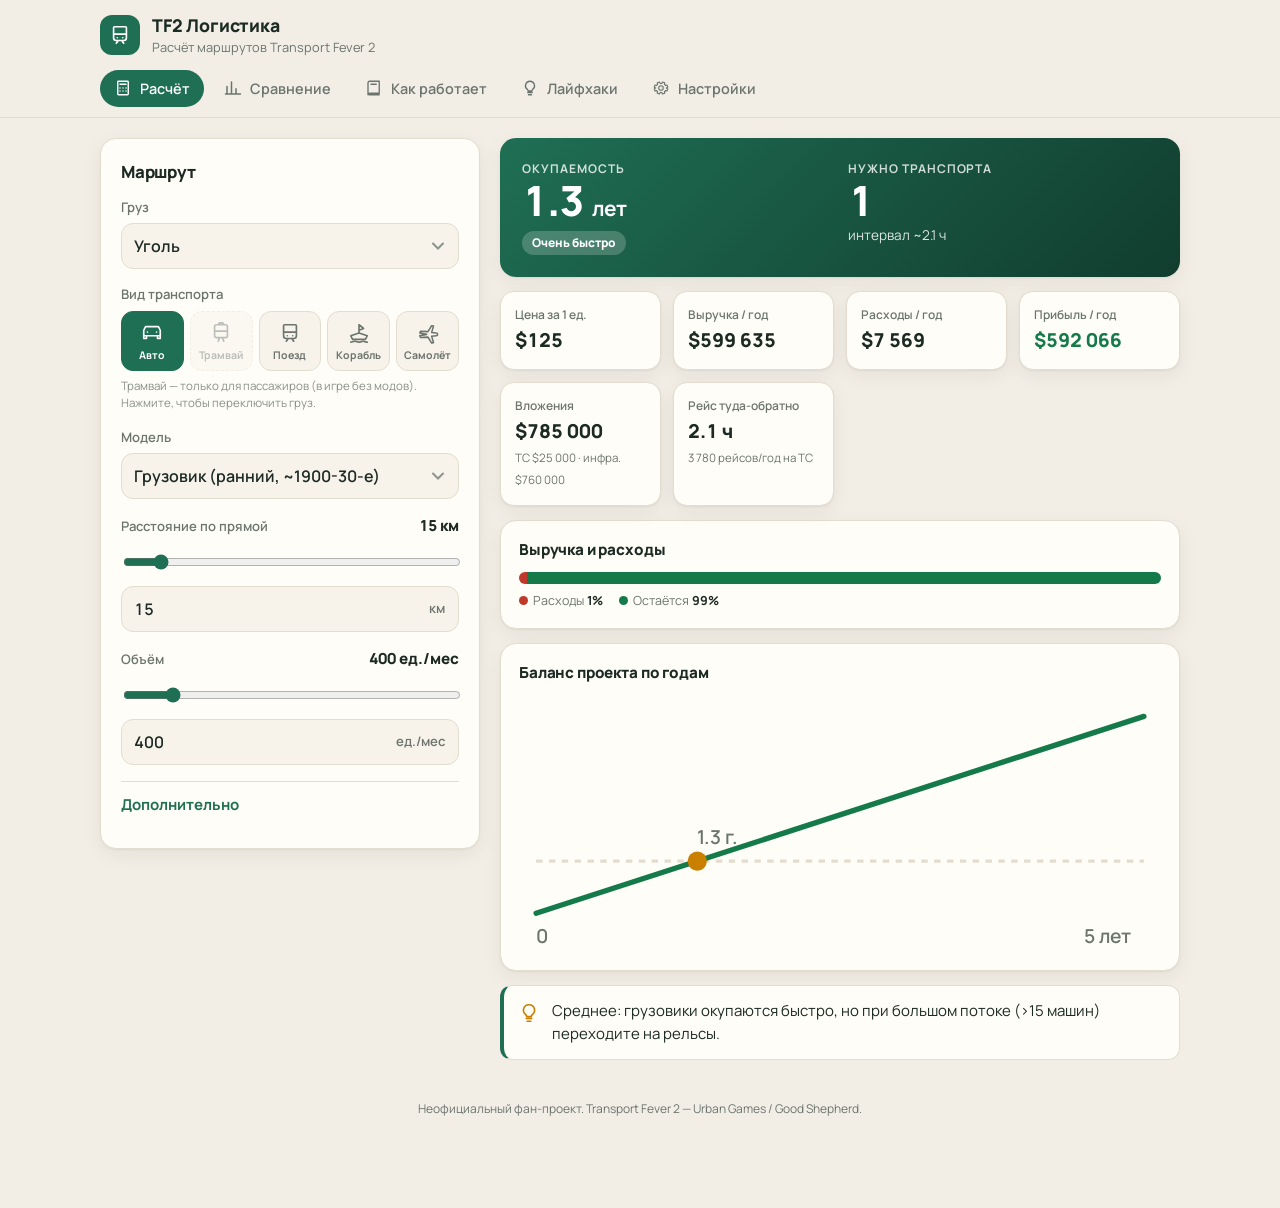
==== commit 52e13082: "v0.2.1: make tram selectable for freight cargo - app.js: unavailable modes are clickable and switch " ====
--- a/index.html
+++ b/index.html
@@ -44,7 +44,7 @@
       <label class="fld">Груз
         <select id="cargo"></select></label>
       <div class="fld">Вид транспорта
-        <div class="seg" id="modeSeg"></div></div>
+        <div class="seg" id="modeSeg"></div><small id="modeHint" class="modehint"></small></div>
       <label class="fld">Модель
         <select id="vehicle"></select></label>
       <div class="fld">
--- a/style.css
+++ b/style.css
@@ -57,7 +57,8 @@
 .seg{display:grid;grid-template-columns:repeat(5,1fr);gap:6px}
 .seg button{display:flex;flex-direction:column;align-items:center;gap:4px;padding:10px 2px 8px;border-radius:12px;border:1px solid var(--line);background:var(--surface2);color:var(--mut);font:700 .66rem Manrope,sans-serif;cursor:pointer;min-height:58px;transition:.15s}
 .seg button.on{background:var(--brand);border-color:var(--brand);color:var(--brand-ink)}
-.seg button:disabled{opacity:.35;cursor:not-allowed}
+.seg button.na{opacity:.45;border-style:dashed}
+.modehint{font-size:.72rem;font-weight:500;color:var(--mut)}.modehint:empty{display:none}
 
 /* results */
 .hero{background:linear-gradient(135deg,var(--brand),color-mix(in srgb,var(--brand) 55%,#000));color:var(--brand-ink);border-radius:var(--r);padding:22px;box-shadow:var(--shadow);display:grid;grid-template-columns:1fr 1fr;gap:16px}
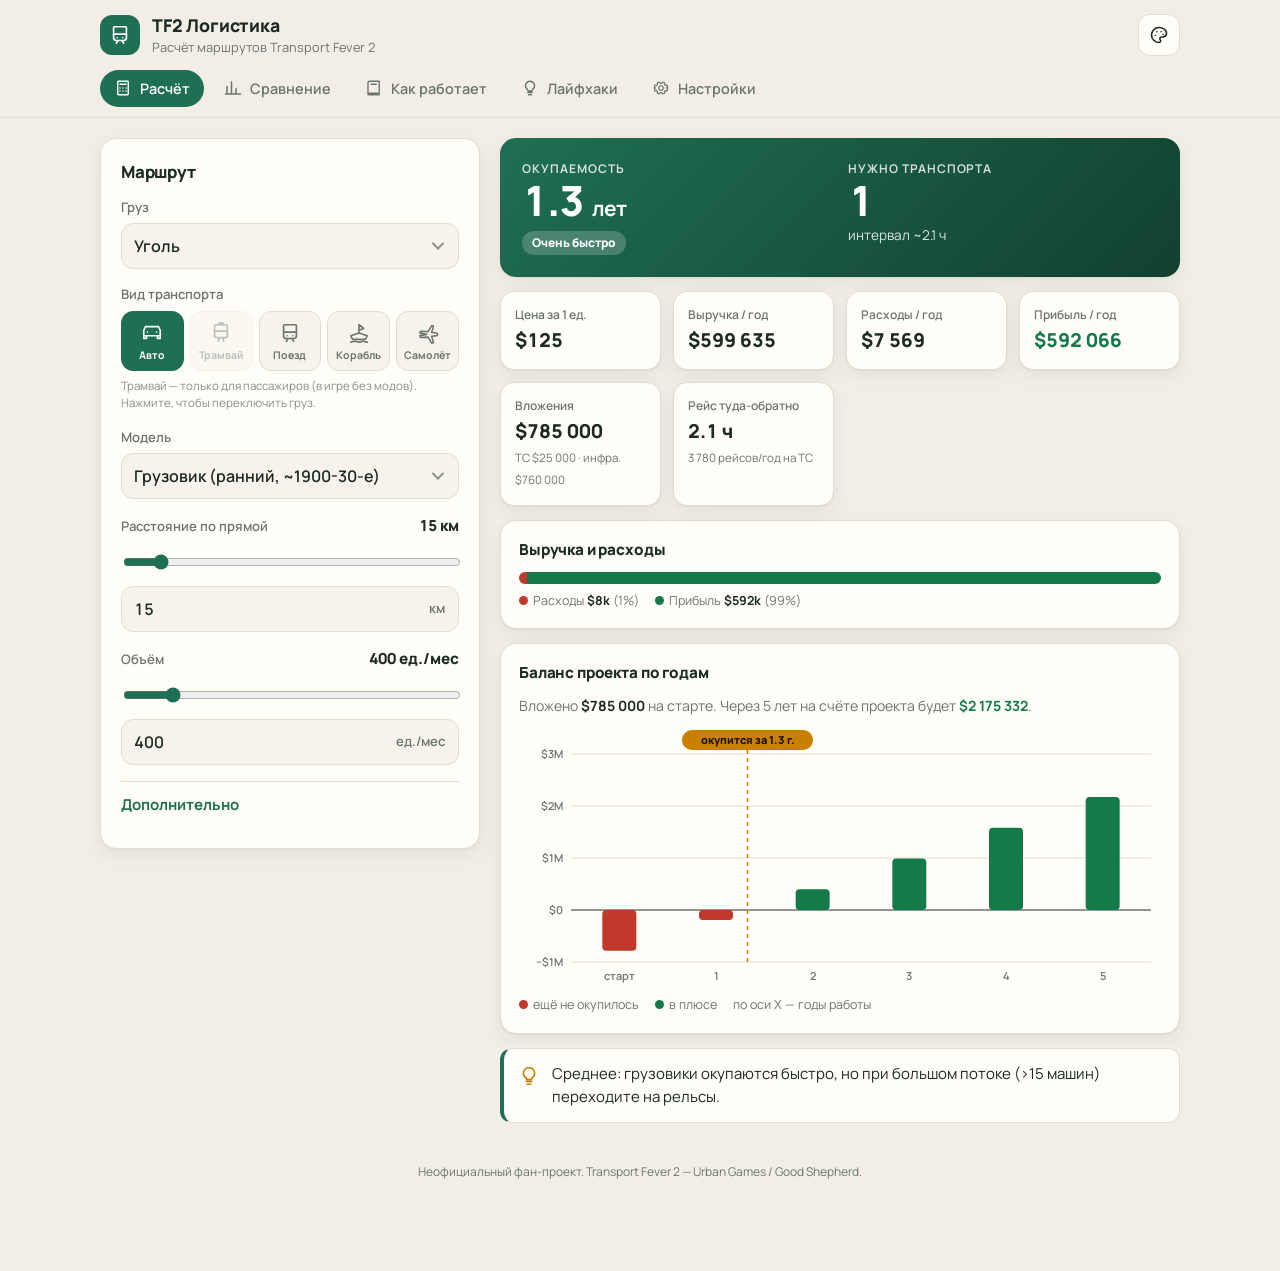
==== commit 27517e7f: "v0.3.0: clearer payback chart and saved color themes - app.js: yearly balance bar chart with money a" ====
--- a/index.html
+++ b/index.html
@@ -9,6 +9,7 @@
 <link rel="preconnect" href="https://fonts.gstatic.com" crossorigin>
 <link href="https://fonts.googleapis.com/css2?family=Manrope:wght@400;500;600;700;800&display=swap" rel="stylesheet">
 <link rel="stylesheet" href="style.css">
+<script>try{var t=localStorage.getItem("tpf2theme");if(t&&t!=="auto")document.documentElement.dataset.theme=t}catch(e){}</script>
 </head>
 <body>
 <svg width="0" height="0" style="position:absolute" aria-hidden="true">
@@ -17,6 +18,7 @@
   <symbol id="i-rail" viewBox="0 0 24 24"><path d="M6 3h12a1 1 0 0 1 1 1v11a3 3 0 0 1-3 3H8a3 3 0 0 1-3-3V4a1 1 0 0 1 1-1zM5 11h14M8 21l2-3M16 21l-2-3M9 15h.01M15 15h.01" fill="none" stroke="currentColor" stroke-width="1.8" stroke-linecap="round" stroke-linejoin="round"/></symbol>
   <symbol id="i-water" viewBox="0 0 24 24"><path d="M3 15l2 4h14l2-4-9-3zM12 12V3l5 4-5 2M3 22c2 0 2-1 4.5-1s2.5 1 4.5 1 2.500-1 4.500-1 2.500 1 4.500 1" fill="none" stroke="currentColor" stroke-width="1.8" stroke-linecap="round" stroke-linejoin="round"/></symbol>
   <symbol id="i-air" viewBox="0 0 24 24"><path d="M10.500 13.500L3 12l1-2 8 .5L16 4l2 .5-2 7 5 .5a1.500 1.500 0 0 1 0 3l-5 .5 2 7-2 .5-4-6.500-8 .5-1-2z" fill="none" stroke="currentColor" stroke-width="1.700" stroke-linejoin="round"/></symbol>
+  <symbol id="i-palette" viewBox="0 0 24 24"><path d="M12 3a9 9 0 1 0 0 18c1.1 0 2-.9 2-2 0-.5-.2-1-.5-1.3-.3-.4-.5-.8-.5-1.300 0-1.100.9-2 2-2h2.400A4.600 4.600 0 0 0 21 9.800C21 6 17 3 12 3zM7.500 12.500h.01M9.500 8h.01M14.500 8h.01M17 11.500h.01" fill="none" stroke="currentColor" stroke-width="1.900" stroke-linecap="round" stroke-linejoin="round"/></symbol>
   <symbol id="i-calc" viewBox="0 0 24 24"><path d="M6 3h12a1 1 0 0 1 1 1v16a1 1 0 0 1-1 1H6a1 1 0 0 1-1-1V4a1 1 0 0 1 1-1zM8 7h8M8 12h.01M12 12h.01M16 12h.01M8 16h.01M12 16h.01M16 16h.01" fill="none" stroke="currentColor" stroke-width="1.900" stroke-linecap="round"/></symbol>
   <symbol id="i-cmp" viewBox="0 0 24 24"><path d="M4 20V10M10 20V4M16 20v-7M22 20H2" fill="none" stroke="currentColor" stroke-width="2" stroke-linecap="round"/></symbol>
   <symbol id="i-book" viewBox="0 0 24 24"><path d="M4 5a2 2 0 0 1 2-2h13v16H6a2 2 0 0 0-2 2zM4 19a2 2 0 0 0 2 2h13M8 7h7" fill="none" stroke="currentColor" stroke-width="1.800" stroke-linecap="round" stroke-linejoin="round"/></symbol>
@@ -26,7 +28,9 @@
 
 <header class="top">
   <div class="brand"><span class="logo"><svg><use href="#i-rail"/></svg></span>
-    <div><h1>TF2 Логистика</h1><p>Расчёт маршрутов Transport Fever 2</p></div></div>
+    <div><h1>TF2 Логистика</h1><p>Расчёт маршрутов Transport Fever 2</p></div>
+    <button class="themebtn" id="themeBtn" aria-label="Тема оформления" aria-expanded="false"><svg><use href="#i-palette"/></svg></button>
+    <div class="themepop" id="themePop" hidden><h3>Тема оформления</h3><div class="themes" data-themes></div></div></div>
   <nav class="tabs" id="tabs">
     <button class="on" data-tab="t-calc"><svg><use href="#i-calc"/></svg><span>Расчёт</span></button>
     <button data-tab="t-compare"><svg><use href="#i-cmp"/></svg><span>Сравнение</span></button>
@@ -105,6 +109,17 @@
         <li>Общая станция на несколько заводов экономит инфраструктуру, но ограничивает пропускную способность.</li>
       </ul>
     </div></details>
+    <details><summary>Пассажирские маршруты: откуда и куда</summary><div class="body">
+      <ul>
+        <li><b>Кто ездит:</b> у каждого жителя есть дом, работа и места для покупок/отдыха. Пассажиры едут из <b>жилых</b> кварталов в <b>торговые</b> (магазины) и <b>промышленные</b> (работа) — и обратно.</li>
+        <li><b>Как увидеть спрос:</b> включите слой зон города (жилые / торговые / промышленные) и слой маршрутов жителей. Щёлкните по дому — увидите, куда хотят ехать его жители. Толстые линии потоков — готовый маршрут.</li>
+        <li><b>Внутри города:</b> автобус или трамвай от плотных жилых кварталов к торговому центру и промзоне. Остановки — каждые ~300–500 м, так, чтобы их зоны охвата покрывали максимум домов.</li>
+        <li><b>Между городами:</b> соедините станции в центрах двух городов. Спрос между городами появляется и растёт, только когда есть связь, и он больше между крупными и близкими городами.</li>
+        <li><b>Почему едут или не едут:</b> житель сравнивает полное время пути (пешком до остановки + ожидание + поездка + пересадки) с поездкой на машине. Поэтому важны частота (короткий интервал), прямой путь и остановки рядом с домами и работой.</li>
+        <li><b>Схема «ствол + ветки»:</b> поезд или самолёт между городами, а по городу — автобус или трамвай до вокзала. Каждое плечо оплачивается отдельно.</li>
+        <li><b>Проверка:</b> в окне линии смотрите загрузку и сколько ждут на остановках. Если толпа — добавьте транспорт, если едут пустыми — уберите или перенесите остановку.</li>
+      </ul>
+    </div></details>
     <details><summary>Какой транспорт куда</summary><div class="body">
       <ul>
         <li><b>Авто</b> — до ~20 км, малые потоки, старт игры.</li>
@@ -130,6 +145,7 @@
 <section class="tab" id="t-settings" hidden>
   <div class="head"><h2>Настройки и калибровка</h2><p>Константы игры приблизительные. Подгоните их под свою партию.</p></div>
   <div class="panel">
+    <div class="settheme"><h3>Тема оформления</h3><div class="themes" data-themes></div></div>
     <div class="calib">
       <h3>Быстрая калибровка</h3>
       <p>Посмотрите в игре, сколько платят за 1 единицу выбранного груза выбранной моделью на выбранной дистанции (вкладка «Расчёт»).</p>
--- a/style.css
+++ b/style.css
@@ -1,12 +1,67 @@
-:root{
+/* Темы: «Бумага» по умолчанию; html[data-theme] переопределяет, без атрибута — по системной теме */
+:root,[data-theme=light]{
   --bg:#f2eee6;--surface:#fffdf8;--surface2:#f7f3ea;--ink:#1c2a24;--mut:#6b756e;--line:#e3ddcf;
   --brand:#1f6f54;--brand-ink:#fff;--amber:#c97f00;--good:#157a4a;--bad:#c0392b;--warnbg:#fdf0d5;
-  --shadow:0 1px 2px rgba(28,42,36,.06),0 6px 20px rgba(28,42,36,.06);--r:16px;
+  --hero1:#1f6f54;--hero2:#12402f;--hero-ink:#fff;
+  --shadow:0 1px 2px rgba(28,42,36,.06),0 6px 20px rgba(28,42,36,.06);--r:16px;color-scheme:light;
 }
-@media(prefers-color-scheme:dark){:root{
+@media(prefers-color-scheme:dark){:root:not([data-theme]){
   --bg:#0d1311;--surface:#151d1a;--surface2:#1b2622;--ink:#e9f0eb;--mut:#8d9b93;--line:#25322d;
   --brand:#3fcf9b;--brand-ink:#06201a;--amber:#f2b441;--good:#4fd69a;--bad:#ff7b6b;--warnbg:#2d2410;
-  --shadow:0 1px 2px rgba(0,0,0,.4),0 8px 24px rgba(0,0,0,.35);}}
+  --hero1:#17493a;--hero2:#10302a;--hero-ink:#e9f8f1;
+  --shadow:0 1px 2px rgba(0,0,0,.4),0 8px 24px rgba(0,0,0,.35);color-scheme:dark}}
+[data-theme=dark]{
+  --bg:#0d1311;--surface:#151d1a;--surface2:#1b2622;--ink:#e9f0eb;--mut:#8d9b93;--line:#25322d;
+  --brand:#3fcf9b;--brand-ink:#06201a;--amber:#f2b441;--good:#4fd69a;--bad:#ff7b6b;--warnbg:#2d2410;
+  --hero1:#17493a;--hero2:#10302a;--hero-ink:#e9f8f1;
+  --shadow:0 1px 2px rgba(0,0,0,.4),0 8px 24px rgba(0,0,0,.35);color-scheme:dark}
+[data-theme=metro]{
+  --bg:#eef2f7;--surface:#fff;--surface2:#f3f6fa;--ink:#14213d;--mut:#5c6b82;--line:#dbe3ee;
+  --brand:#1d4ed8;--brand-ink:#fff;--amber:#d97706;--good:#059669;--bad:#dc2626;--warnbg:#fef3c7;
+  --hero1:#1d4ed8;--hero2:#1e3a8a;--hero-ink:#fff;
+  --shadow:0 1px 2px rgba(20,33,61,.06),0 6px 20px rgba(20,33,61,.07);color-scheme:light}
+[data-theme=depot]{
+  --bg:#15110c;--surface:#1e1912;--surface2:#272017;--ink:#f3eadb;--mut:#a8997f;--line:#33291c;
+  --brand:#e8a33d;--brand-ink:#1a1206;--amber:#ffcf6e;--good:#9fd36a;--bad:#ff7a5c;--warnbg:#33240e;
+  --hero1:#6b4512;--hero2:#2a1c08;--hero-ink:#fff3df;
+  --shadow:0 1px 2px rgba(0,0,0,.45),0 8px 24px rgba(0,0,0,.4);color-scheme:dark}
+[data-theme=night]{
+  --bg:#0f0d1a;--surface:#18152a;--surface2:#201c36;--ink:#ece9fb;--mut:#9b95bd;--line:#2b2647;
+  --brand:#a78bfa;--brand-ink:#160f2e;--amber:#fbbf24;--good:#6ee7b7;--bad:#fb7185;--warnbg:#2e2410;
+  --hero1:#4c2a9a;--hero2:#231546;--hero-ink:#f3efff;
+  --shadow:0 1px 2px rgba(0,0,0,.45),0 8px 24px rgba(0,0,0,.4);color-scheme:dark}
+[data-theme=desert]{
+  --bg:#f6ece0;--surface:#fffaf3;--surface2:#f8efe3;--ink:#3a2418;--mut:#8a6f5e;--line:#ead8c4;
+  --brand:#c2410c;--brand-ink:#fff;--amber:#b45309;--good:#3f7d20;--bad:#b91c1c;--warnbg:#fde7c8;
+  --hero1:#c2410c;--hero2:#7c2d12;--hero-ink:#fff;
+  --shadow:0 1px 2px rgba(58,36,24,.06),0 6px 20px rgba(58,36,24,.07);color-scheme:light}
+[data-theme=contrast]{
+  --bg:#000;--surface:#0b0b0b;--surface2:#161616;--ink:#fff;--mut:#cfcfcf;--line:#444;
+  --brand:#ffd400;--brand-ink:#000;--amber:#ffd400;--good:#00e676;--bad:#ff5252;--warnbg:#2a2400;
+  --hero1:#1c1c1c;--hero2:#000;--hero-ink:#fff;
+  --shadow:none;color-scheme:dark}
+
+/* выбор темы */
+.themebtn{margin-left:auto;width:42px;height:42px;border-radius:12px;border:1px solid var(--line);background:var(--surface);color:var(--ink);display:grid;place-items:center;cursor:pointer}
+.themebtn svg{width:20px;height:20px}
+.themepop{position:absolute;right:20px;top:62px;z-index:40;background:var(--surface);border:1px solid var(--line);border-radius:16px;padding:12px;box-shadow:var(--shadow),0 20px 50px rgba(0,0,0,.25);width:260px}
+.themepop h3{font-size:.8rem;color:var(--mut);margin:2px 4px 10px;font-weight:700;text-transform:uppercase;letter-spacing:.06em}
+.themes{display:grid;grid-template-columns:repeat(2,1fr);gap:8px}
+.th{display:flex;align-items:center;gap:8px;padding:8px;border-radius:12px;border:1px solid var(--line);background:var(--surface2);color:var(--ink);font:600 .82rem Manrope,sans-serif;cursor:pointer;text-align:left}
+.th.on{border-color:var(--brand);box-shadow:0 0 0 2px color-mix(in srgb,var(--brand) 35%,transparent)}
+.sw{width:26px;height:26px;border-radius:8px;flex:none;border:1px solid rgba(128,128,128,.3);overflow:hidden;display:grid;grid-template-columns:1fr 1fr}
+.sw i{display:block}
+.settheme{margin-bottom:6px}.settheme .themes{grid-template-columns:repeat(auto-fill,minmax(150px,1fr))}
+
+/* график */
+.chart{display:block;max-width:100%;overflow:visible}
+.chart text{fill:var(--mut);font:600 11px Manrope,sans-serif}
+.chart .grid{stroke:var(--line);stroke-width:1}
+.chart .zero{stroke:var(--mut);stroke-width:1.5}
+.chart .be{stroke:var(--amber);stroke-width:1.5;stroke-dasharray:4 4}
+.chart .bel{fill:#1a1206;font-weight:800}
+.chartnote{margin:0 0 12px;color:var(--mut);font-size:.88rem}.chartnote b{color:var(--ink)}
+.chartnote .pos{color:var(--good)}.chartnote .neg{color:var(--bad)}
 *{box-sizing:border-box;-webkit-tap-highlight-color:transparent}
 html{scroll-behavior:smooth}
 body{margin:0;background:var(--bg);color:var(--ink);font:15px/1.5 Manrope,system-ui,-apple-system,"Segoe UI",sans-serif;-webkit-text-size-adjust:100%}
@@ -17,7 +72,7 @@
 
 /* header */
 .top{position:sticky;top:0;z-index:20;background:color-mix(in srgb,var(--bg) 88%,transparent);backdrop-filter:blur(14px);-webkit-backdrop-filter:blur(14px);border-bottom:1px solid var(--line)}
-.brand{max-width:1120px;margin:0 auto;padding:12px 20px;display:flex;align-items:center;gap:12px}
+.brand{max-width:1120px;margin:0 auto;padding:12px 20px;position:relative;display:flex;align-items:center;gap:12px}
 .logo{width:40px;height:40px;border-radius:12px;background:var(--brand);color:var(--brand-ink);display:grid;place-items:center}
 .brand h1{font-size:1.1rem;font-weight:800}.brand p{margin:0;color:var(--mut);font-size:.8rem}
 .tabs{max-width:1120px;margin:0 auto;padding:0 20px 10px;display:flex;gap:6px;overflow-x:auto;scrollbar-width:none}
@@ -61,8 +116,7 @@
 .modehint{font-size:.72rem;font-weight:500;color:var(--mut)}.modehint:empty{display:none}
 
 /* results */
-.hero{background:linear-gradient(135deg,var(--brand),color-mix(in srgb,var(--brand) 55%,#000));color:var(--brand-ink);border-radius:var(--r);padding:22px;box-shadow:var(--shadow);display:grid;grid-template-columns:1fr 1fr;gap:16px}
-@media(prefers-color-scheme:dark){.hero{background:linear-gradient(135deg,#17493a,#10302a);color:#e9f8f1}}
+.hero{background:linear-gradient(135deg,var(--hero1),var(--hero2));color:var(--hero-ink);border-radius:var(--r);padding:22px;box-shadow:var(--shadow);display:grid;grid-template-columns:1fr 1fr;gap:16px}
 .hero .lbl{font-size:.75rem;font-weight:700;text-transform:uppercase;letter-spacing:.08em;opacity:.8}
 .hero .big{font-size:2.6rem;font-weight:800;line-height:1.1;font-variant-numeric:tabular-nums;letter-spacing:-.02em}
 .hero .sub{font-size:.85rem;opacity:.85;margin-top:2px}
@@ -80,8 +134,6 @@
 .split i{display:block;height:100%}.split .a{background:var(--bad)}.split .b{background:var(--good)}
 .legend{display:flex;gap:16px;margin-top:8px;font-size:.78rem;color:var(--mut);flex-wrap:wrap}
 .legend b{color:var(--ink)}.dot{display:inline-block;width:9px;height:9px;border-radius:50%;margin-right:5px}
-.chart{width:100%;height:auto;display:block}
-.chart text{fill:var(--mut);font:600 9px Manrope,sans-serif}
 .advice{display:flex;gap:12px;align-items:flex-start;background:var(--surface);border:1px solid var(--line);border-left:4px solid var(--brand);border-radius:12px;padding:14px;margin-top:14px}
 .advice svg{color:var(--amber);margin-top:2px}
 .warn{background:var(--warnbg);color:var(--amber);border-radius:12px;padding:10px 14px;margin-top:10px;font-weight:600;font-size:.85rem}
@@ -123,7 +175,7 @@
 /* mobile */
 @media(max-width:860px){
   .layout{grid-template-columns:1fr}.inputs{position:static}
-  .brand{padding:10px 16px}.brand p{display:none}
+  .brand{padding:10px 16px}.themepop{right:12px;top:58px}.brand p{display:none}
   main{padding:14px 14px 30px}
   .tabs{position:fixed;left:0;right:0;bottom:0;max-width:none;margin:0;padding:6px 6px calc(6px + env(safe-area-inset-bottom));gap:0;justify-content:space-around;overflow:visible;background:color-mix(in srgb,var(--surface) 94%,transparent);backdrop-filter:blur(16px);-webkit-backdrop-filter:blur(16px);border-top:1px solid var(--line)}
   .top{border-bottom:0;backdrop-filter:none;-webkit-backdrop-filter:none;position:static;background:transparent}
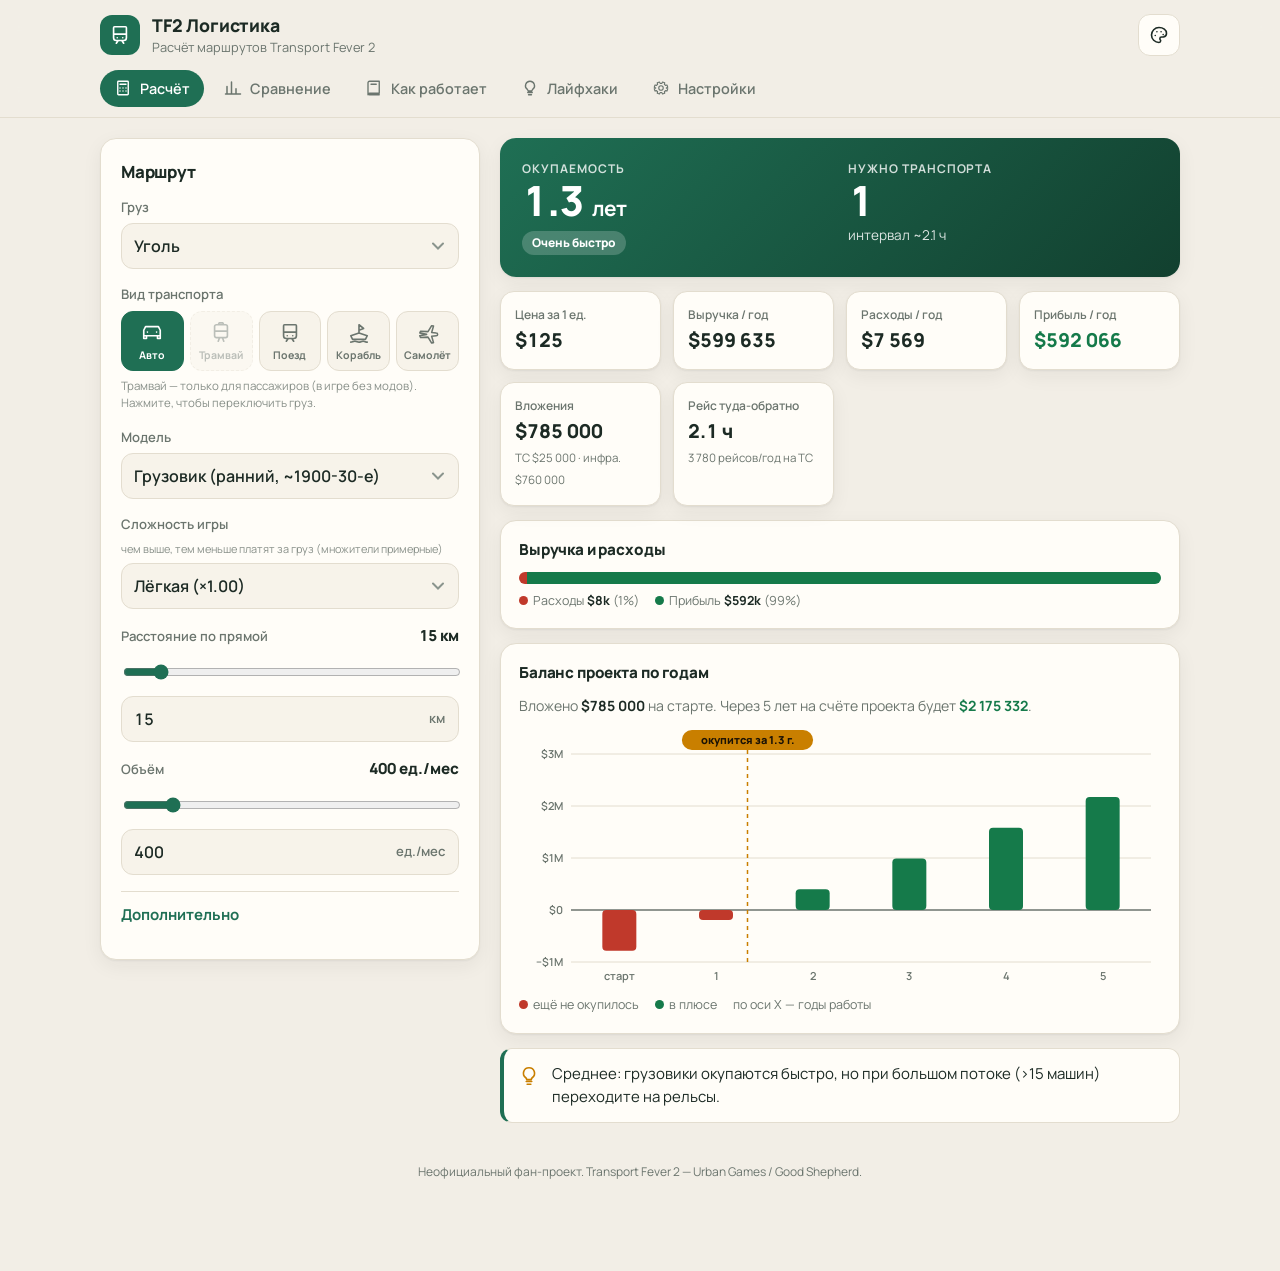
==== commit 670d46c1: "v0.4.0: game difficulty selector - index.html: difficulty select in route panel - app.js: Easy/Mediu" ====
--- a/index.html
+++ b/index.html
@@ -51,6 +51,8 @@
         <div class="seg" id="modeSeg"></div><small id="modeHint" class="modehint"></small></div>
       <label class="fld">Модель
         <select id="vehicle"></select></label>
+      <label class="fld">Сложность игры <small>чем выше, тем меньше платят за груз (множители примерные)</small>
+        <select id="diff"></select></label>
       <div class="fld">
         <div class="rowtop"><span>Расстояние по прямой</span><output id="distOut"></output></div>
         <input id="distR" type="range" min="1" max="150" step="1" value="15">
